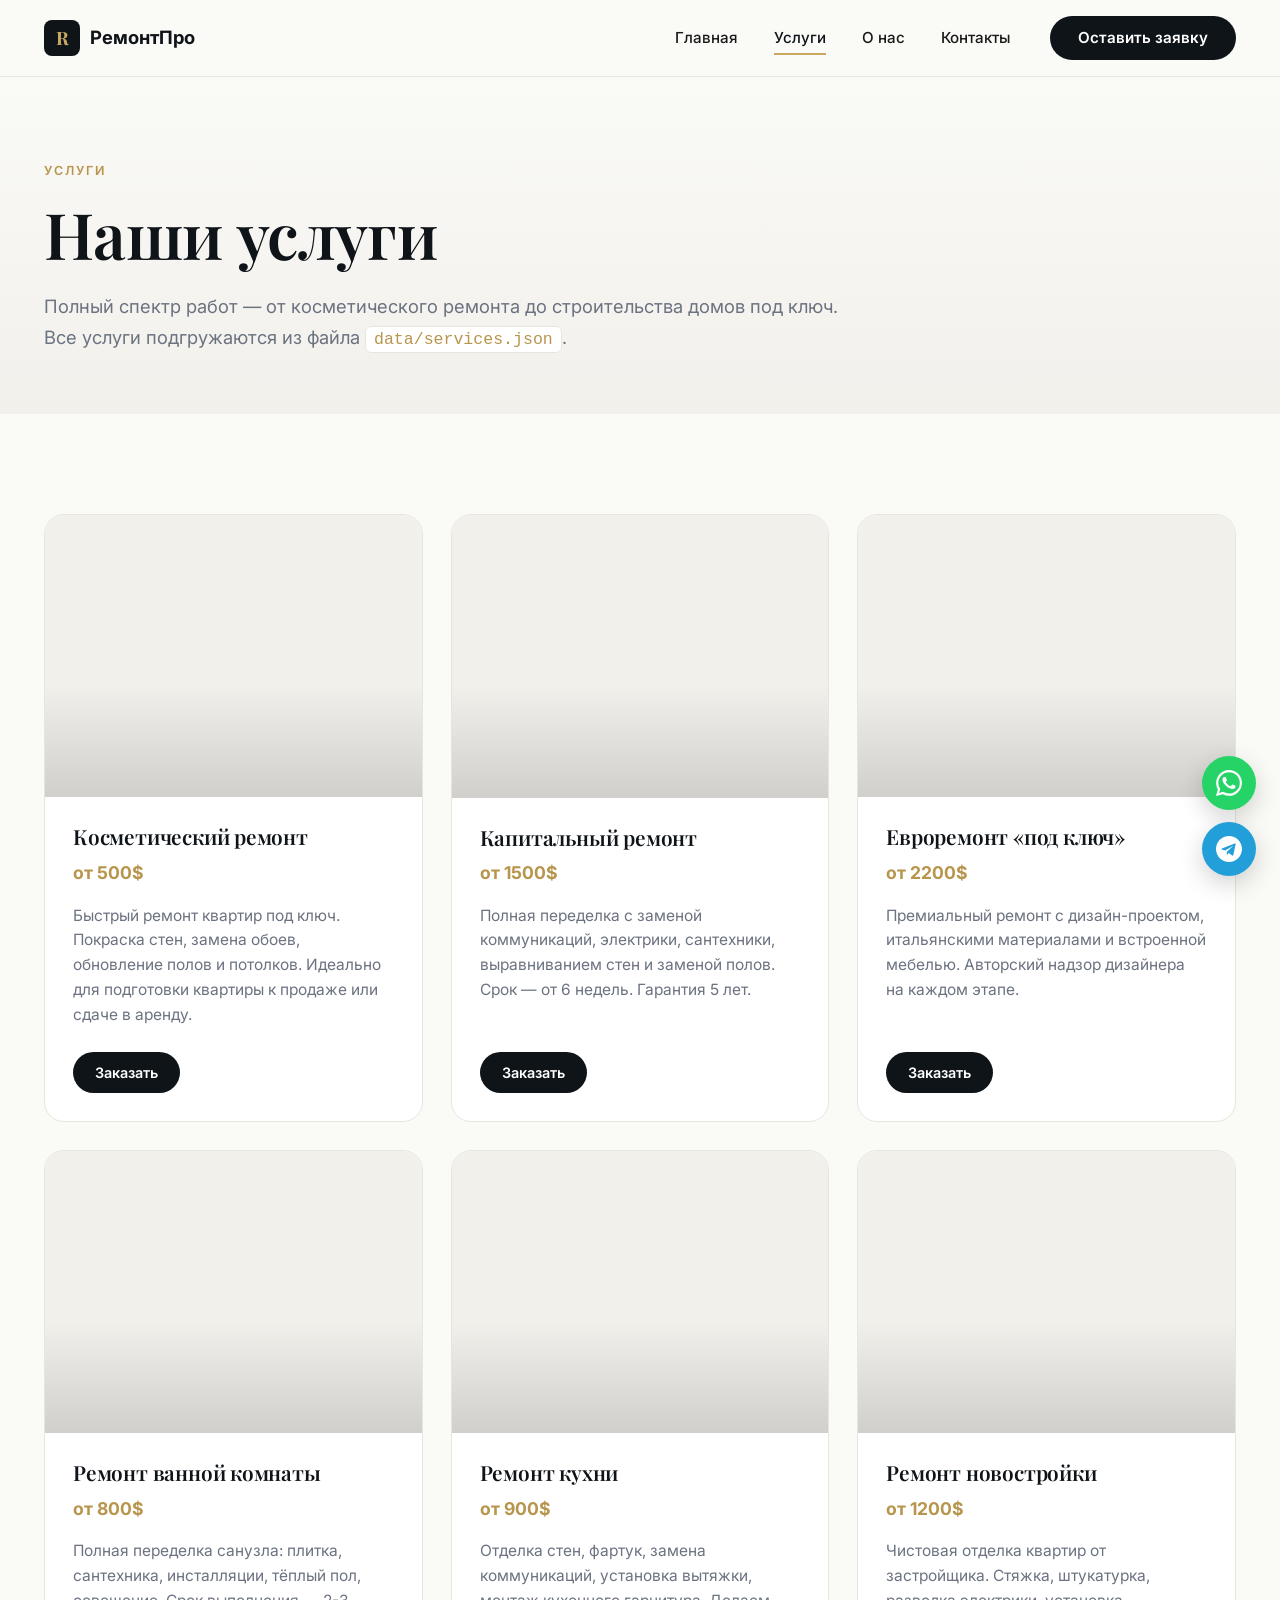
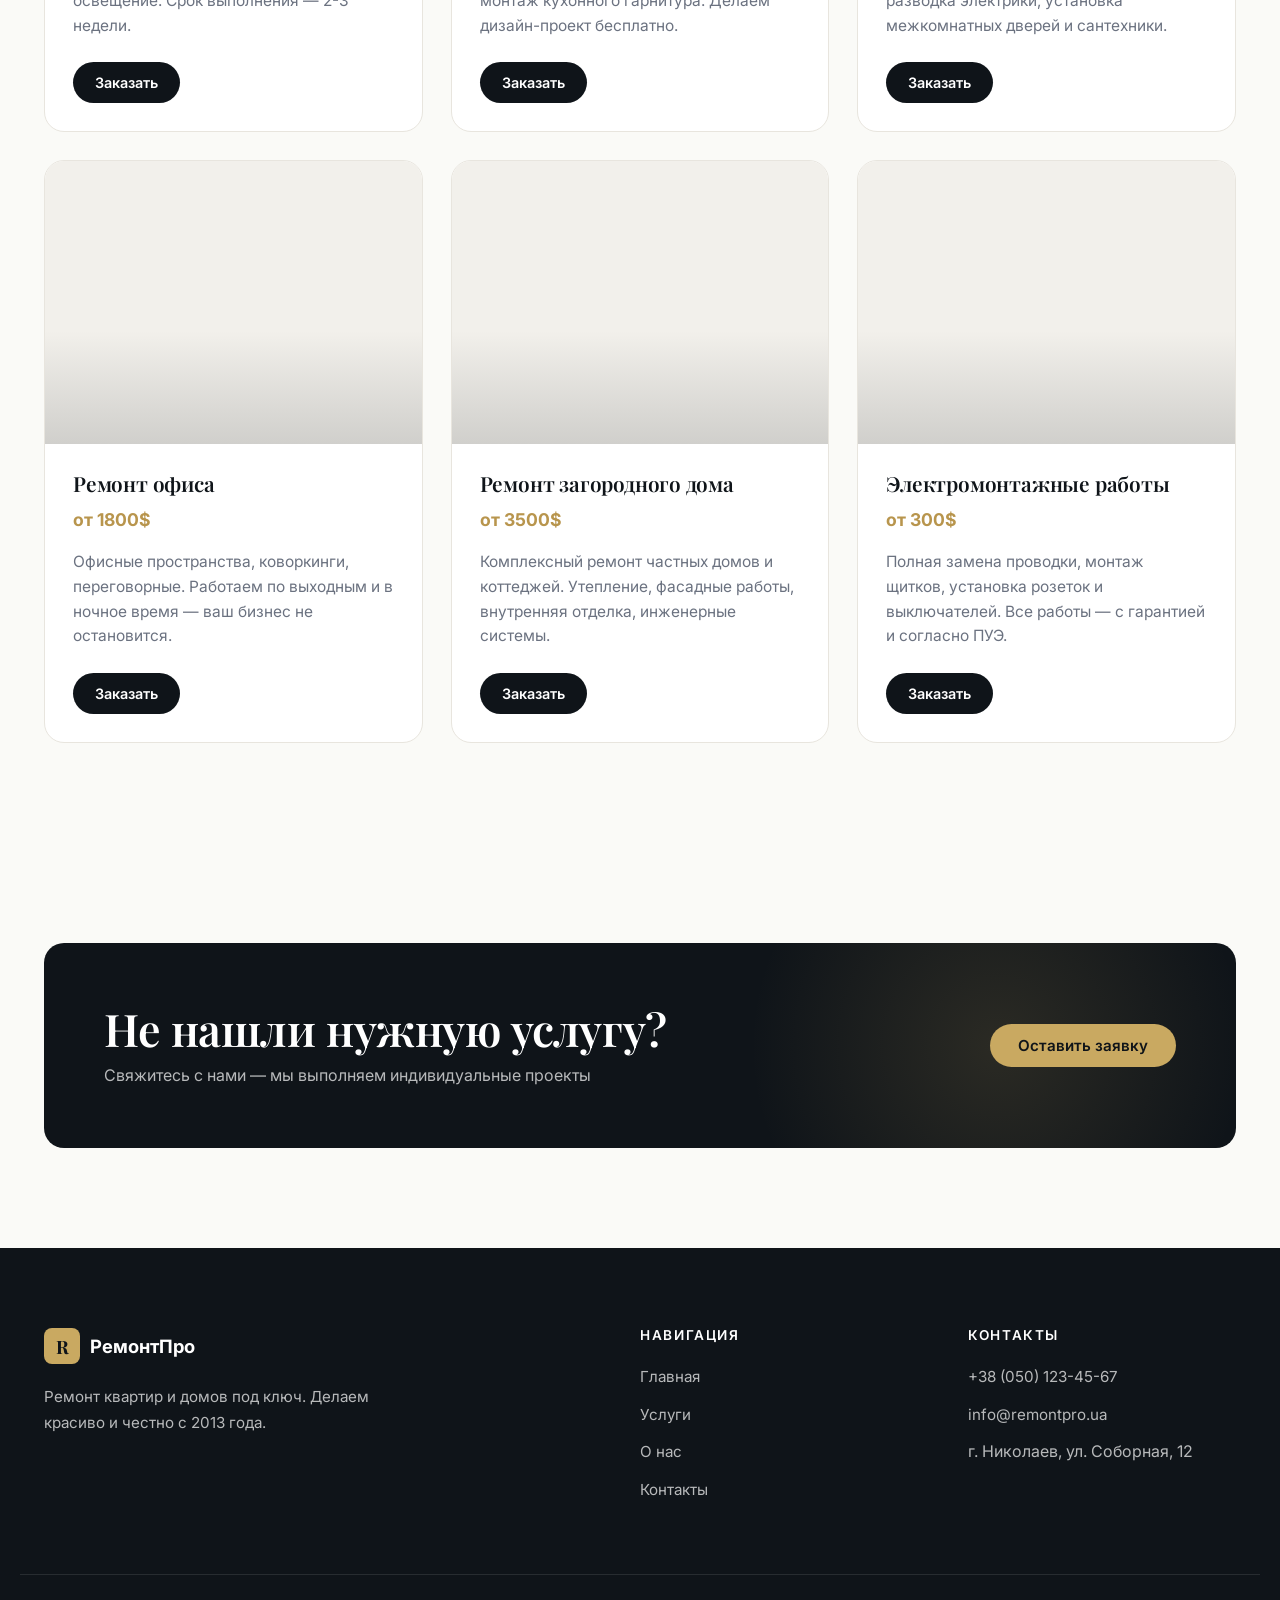
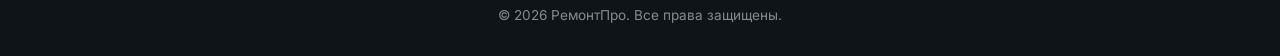
==== services.html @ 4f8b025e "clean" ====
<!DOCTYPE html>
<html lang="ru">
<head>
    <meta charset="UTF-8">
    <meta name="viewport" content="width=device-width, initial-scale=1.0">
    <meta name="description" content="Все услуги ремонта квартир и домов. Косметический, капитальный, евроремонт. Прозрачные цены и гарантия 5 лет.">
    <title>Услуги — РемонтПро</title>

    <link rel="preconnect" href="https://fonts.googleapis.com">
    <link rel="preconnect" href="https://fonts.gstatic.com" crossorigin>
    <link href="https://fonts.googleapis.com/css2?family=Inter:wght@300;400;500;600;700&family=Playfair+Display:wght@500;700&display=swap" rel="stylesheet">

    <link rel="stylesheet" href="css/style.css">
</head>
<body>

    <header class="header" id="header">
        <div class="container header__inner">
            <a href="index.html" class="logo">
                <span class="logo__mark">R</span>
                <span class="logo__text">РемонтПро</span>
            </a>
            <nav class="nav" id="nav">
                <ul class="nav__list">
                    <li><a href="index.html" class="nav__link">Главная</a></li>
                    <li><a href="services.html" class="nav__link active">Услуги</a></li>
                    <li><a href="about.html" class="nav__link">О нас</a></li>
                    <li><a href="contacts.html" class="nav__link">Контакты</a></li>
                </ul>
                <a href="contacts.html" class="btn btn--primary nav__cta">Оставить заявку</a>
            </nav>
            <button class="burger" id="burger" aria-label="Открыть меню">
                <span></span><span></span><span></span>
            </button>
        </div>
    </header>

    <main>
        <!-- ===== PAGE HEADER ===== -->
        <section class="page-hero">
            <div class="container">
                <div class="page-hero__inner reveal">
                    <span class="eyebrow">Услуги</span>
                    <h1>Наши услуги</h1>
                    <p>Полный спектр работ — от косметического ремонта до строительства домов под ключ. Все услуги подгружаются из файла <code>data/services.json</code>.</p>
                </div>
            </div>
        </section>

        <!-- ===== SERVICES ===== -->
        <section class="section services-page">
            <div class="container">
                <!-- Сюда подгружаются все услуги -->
                <div class="services-grid services-grid--full" id="allServices"></div>
            </div>
        </section>

        <!-- ===== CTA ===== -->
        <section class="section cta-block">
            <div class="container">
                <div class="cta-card reveal">
                    <div>
                        <h2>Не нашли нужную услугу?</h2>
                        <p>Свяжитесь с нами — мы выполняем индивидуальные проекты</p>
                    </div>
                    <a href="contacts.html" class="btn btn--primary">Оставить заявку</a>
                </div>
            </div>
        </section>
    </main>

    <footer class="footer">
        <div class="container footer__inner">
            <div class="footer__col">
                <a href="index.html" class="logo logo--light">
                    <span class="logo__mark">R</span>
                    <span class="logo__text">РемонтПро</span>
                </a>
                <p>Ремонт квартир и домов под ключ. Делаем красиво и честно с 2013 года.</p>
            </div>
            <div class="footer__col">
                <h4>Навигация</h4>
                <ul>
                    <li><a href="index.html">Главная</a></li>
                    <li><a href="services.html">Услуги</a></li>
                    <li><a href="about.html">О нас</a></li>
                    <li><a href="contacts.html">Контакты</a></li>
                </ul>
            </div>
            <div class="footer__col">
                <h4>Контакты</h4>
                <ul>
                    <li><a href="tel:+380501234567">+38 (050) 123-45-67</a></li>
                    <li><a href="mailto:info@remontpro.ua">info@remontpro.ua</a></li>
                    <li>г. Николаев, ул. Соборная, 12</li>
                </ul>
            </div>
        </div>
        <div class="footer__bottom container">
            <p>© 2026 РемонтПро. Все права защищены.</p>
        </div>
    </footer>

    <div class="floating">
        <a href="https://wa.me/380501234567" target="_blank" rel="noopener" class="floating__btn floating__btn--wa" aria-label="WhatsApp">
            <svg viewBox="0 0 24 24" fill="currentColor"><path d="M20.52 3.48A11.93 11.93 0 0 0 12.05 0C5.5 0 .15 5.34.15 11.9c0 2.1.55 4.14 1.6 5.95L0 24l6.32-1.66a11.86 11.86 0 0 0 5.72 1.46h.01c6.55 0 11.9-5.34 11.9-11.9 0-3.18-1.24-6.17-3.43-8.42zM12.05 21.78h-.01a9.86 9.86 0 0 1-5.04-1.38l-.36-.22-3.75.98 1-3.65-.23-.37a9.85 9.85 0 0 1-1.51-5.24c0-5.45 4.43-9.88 9.9-9.88 2.64 0 5.13 1.03 7 2.9a9.83 9.83 0 0 1 2.9 7c0 5.45-4.44 9.88-9.9 9.88zm5.42-7.4c-.3-.15-1.76-.87-2.03-.97-.27-.1-.47-.15-.67.15-.2.3-.77.97-.94 1.17-.17.2-.34.22-.64.07-.3-.15-1.26-.46-2.4-1.48-.89-.79-1.49-1.77-1.66-2.07-.17-.3-.02-.46.13-.61.13-.14.3-.36.45-.54.15-.18.2-.3.3-.5.1-.2.05-.37-.02-.52-.07-.15-.67-1.6-.92-2.2-.24-.58-.49-.5-.67-.5l-.57-.01c-.2 0-.52.07-.79.37-.27.3-1.03 1-1.03 2.45s1.06 2.85 1.2 3.05c.15.2 2.09 3.2 5.07 4.49.71.3 1.26.49 1.69.62.71.23 1.36.2 1.87.12.57-.08 1.76-.72 2-1.41.25-.7.25-1.29.17-1.41-.07-.12-.27-.2-.57-.35z"/></svg>
        </a>
        <a href="https://t.me/remontpro" target="_blank" rel="noopener" class="floating__btn floating__btn--tg" aria-label="Telegram">
            <svg viewBox="0 0 24 24" fill="currentColor"><path d="M12 0C5.37 0 0 5.37 0 12s5.37 12 12 12 12-5.37 12-12S18.63 0 12 0zm5.94 8.2-1.97 9.28c-.15.66-.54.82-1.08.51l-3-2.21-1.45 1.39c-.16.16-.29.29-.6.29l.21-3.02 5.5-4.97c.24-.21-.05-.33-.37-.12L8.4 13.42 5.4 12.5c-.65-.2-.66-.65.14-.96l11.74-4.52c.54-.2 1.02.12.84.96z"/></svg>
        </a>
    </div>

    <div class="toast" id="toast"></div>

    <!-- ===== ORDER MODAL ===== -->
    <div class="modal" id="orderModal">
        <div class="modal__overlay" data-close></div>
        <div class="modal__content">
            <button class="modal__close" data-close aria-label="Закрыть">×</button>
            <h3 class="modal__title">Заказать услугу</h3>
            <p class="modal__subtitle" id="modalServiceName">—</p>

            <form class="form" id="orderForm" novalidate>
                <div class="form__field">
                    <label for="modalName">Имя</label>
                    <input type="text" id="modalName" name="name" placeholder="Ваше имя" required>
                    <span class="form__error" data-error-for="modalName"></span>
                </div>
                <div class="form__field">
                    <label for="modalPhone">Телефон</label>
                    <input type="tel" id="modalPhone" name="phone" placeholder="+38 (___) ___-__-__" required>
                    <span class="form__error" data-error-for="modalPhone"></span>
                </div>
                <div class="form__field">
                    <label for="modalComment">Комментарий</label>
                    <textarea id="modalComment" name="comment" rows="3" placeholder="Уточните детали"></textarea>
                </div>
                <input type="hidden" id="modalService" name="service" value="">
                <button type="submit" class="btn btn--primary btn--full">Отправить заявку</button>
            </form>
        </div>
    </div>

    <script src="js/app.js"></script>
</body>
</html>
---- css/style.css ----
/* =====================================================
   РемонтПро — Главный файл стилей
   ===================================================== */

/* ----- CSS Reset / Base ----- */
*, *::before, *::after {
    box-sizing: border-box;
    margin: 0;
    padding: 0;
}

html {
    scroll-behavior: smooth;
    -webkit-text-size-adjust: 100%;
}

img {
    max-width: 100%;
    display: block;
}

a {
    text-decoration: none;
    color: inherit;
}

button {
    border: none;
    background: none;
    cursor: pointer;
    font-family: inherit;
}

ul {
    list-style: none;
}

/* ----- CSS Variables (Theme) ----- */
:root {
    /* Colors */
    --color-bg: #FAFAF7;
    --color-bg-alt: #F2F0EB;
    --color-dark: #0F1419;
    --color-dark-soft: #1C2127;
    --color-text: #1A1A1A;
    --color-text-soft: #6B7280;
    --color-text-light: #9CA3AF;
    --color-accent: #C9A961;
    --color-accent-dark: #B8954D;
    --color-line: #E8E5DE;
    --color-white: #FFFFFF;
    --color-success: #16A34A;
    --color-error: #DC2626;

    /* Typography */
    --font-body: 'Inter', -apple-system, BlinkMacSystemFont, sans-serif;
    --font-display: 'Playfair Display', 'Inter', serif;

    /* Spacing */
    --container: 1240px;
    --gutter: 24px;
    --radius: 12px;
    --radius-lg: 20px;

    /* Transitions */
    --ease: cubic-bezier(0.22, 1, 0.36, 1);
    --t-fast: 0.2s;
    --t-base: 0.4s;
    --t-slow: 0.7s;

    /* Shadows */
    --shadow-sm: 0 2px 8px rgba(15, 20, 25, 0.04);
    --shadow-md: 0 8px 30px rgba(15, 20, 25, 0.08);
    --shadow-lg: 0 24px 60px rgba(15, 20, 25, 0.12);
}

/* ----- Body ----- */
body {
    font-family: var(--font-body);
    font-size: 16px;
    line-height: 1.6;
    color: var(--color-text);
    background: var(--color-bg);
    overflow-x: hidden;
    -webkit-font-smoothing: antialiased;
    -moz-osx-font-smoothing: grayscale;
}

body.menu-open {
    overflow: hidden;
}

/* ----- Container ----- */
.container {
    width: 100%;
    max-width: var(--container);
    margin: 0 auto;
    padding: 0 var(--gutter);
}

/* ----- Typography ----- */
h1, h2, h3, h4 {
    font-family: var(--font-display);
    font-weight: 600;
    line-height: 1.15;
    color: var(--color-dark);
    letter-spacing: -0.01em;
}

h1 { font-size: clamp(2.4rem, 5vw, 4rem); }
h2 { font-size: clamp(1.8rem, 3.5vw, 2.8rem); }
h3 { font-size: 1.35rem; }
h4 { font-size: 1.1rem; }

.eyebrow {
    display: inline-block;
    font-family: var(--font-body);
    font-size: 0.78rem;
    font-weight: 600;
    letter-spacing: 0.16em;
    text-transform: uppercase;
    color: var(--color-accent-dark);
    margin-bottom: 16px;
}

.accent {
    color: var(--color-accent-dark);
    font-style: italic;
}

.lead {
    font-size: 1.1rem;
    color: var(--color-text-soft);
    line-height: 1.7;
    max-width: 580px;
}

.link-arrow {
    display: inline-block;
    margin-top: 24px;
    font-weight: 600;
    color: var(--color-dark);
    border-bottom: 2px solid var(--color-accent);
    padding-bottom: 4px;
    transition: color var(--t-fast) var(--ease), transform var(--t-fast) var(--ease);
}

.link-arrow:hover {
    color: var(--color-accent-dark);
    transform: translateX(4px);
}

/* ----- Sections ----- */
.section {
    padding: 100px 0;
}

.section__head {
    text-align: center;
    max-width: 720px;
    margin: 0 auto 64px;
}

.section__title {
    margin-bottom: 12px;
}

.section__sub {
    color: var(--color-text-soft);
    font-size: 1.05rem;
}

.section__cta {
    text-align: center;
    margin-top: 48px;
}

/* =====================================================
   HEADER
   ===================================================== */
.header {
    position: sticky;
    top: 0;
    z-index: 100;
    background: rgba(250, 250, 247, 0.85);
    backdrop-filter: saturate(180%) blur(14px);
    -webkit-backdrop-filter: saturate(180%) blur(14px);
    border-bottom: 1px solid var(--color-line);
    transition: box-shadow var(--t-base) var(--ease);
}

.header.is-scrolled {
    box-shadow: var(--shadow-sm);
}

.header__inner {
    display: flex;
    align-items: center;
    justify-content: space-between;
    height: 76px;
    gap: 32px;
}

/* Logo */
.logo {
    display: inline-flex;
    align-items: center;
    gap: 10px;
    font-weight: 700;
    font-size: 1.15rem;
    color: var(--color-dark);
}

.logo__mark {
    display: inline-flex;
    align-items: center;
    justify-content: center;
    width: 36px;
    height: 36px;
    background: var(--color-dark);
    color: var(--color-accent);
    border-radius: 8px;
    font-family: var(--font-display);
    font-weight: 700;
    font-size: 1.15rem;
}

.logo--light { color: var(--color-white); }
.logo--light .logo__mark {
    background: var(--color-accent);
    color: var(--color-dark);
}

/* Navigation */
.nav {
    display: flex;
    align-items: center;
    gap: 40px;
    flex: 1;
    justify-content: flex-end;
}

.nav__list {
    display: flex;
    gap: 36px;
}

.nav__link {
    position: relative;
    font-weight: 500;
    font-size: 0.95rem;
    color: var(--color-text);
    transition: color var(--t-fast) var(--ease);
    padding: 8px 0;
}

.nav__link::after {
    content: '';
    position: absolute;
    bottom: 0;
    left: 0;
    width: 100%;
    height: 2px;
    background: var(--color-accent);
    transform: scaleX(0);
    transform-origin: right;
    transition: transform var(--t-base) var(--ease);
}

.nav__link:hover::after,
.nav__link.active::after {
    transform: scaleX(1);
    transform-origin: left;
}

.nav__link.active {
    color: var(--color-dark);
}

/* Burger */
.burger {
    display: none;
    flex-direction: column;
    justify-content: space-between;
    width: 28px;
    height: 22px;
    z-index: 110;
}

.burger span {
    width: 100%;
    height: 2px;
    background: var(--color-dark);
    border-radius: 2px;
    transition: transform var(--t-base) var(--ease), opacity var(--t-fast) var(--ease);
}

.burger.is-active span:nth-child(1) { transform: translateY(10px) rotate(45deg); }
.burger.is-active span:nth-child(2) { opacity: 0; }
.burger.is-active span:nth-child(3) { transform: translateY(-10px) rotate(-45deg); }

/* =====================================================
   BUTTONS
   ===================================================== */
.btn {
    display: inline-flex;
    align-items: center;
    justify-content: center;
    gap: 8px;
    padding: 14px 28px;
    border-radius: 999px;
    font-weight: 600;
    font-size: 0.95rem;
    line-height: 1;
    text-align: center;
    transition: transform var(--t-fast) var(--ease),
                background var(--t-fast) var(--ease),
                color var(--t-fast) var(--ease),
                box-shadow var(--t-fast) var(--ease);
    white-space: nowrap;
}

.btn--primary {
    background: var(--color-dark);
    color: var(--color-white);
}

.btn--primary:hover {
    background: var(--color-accent-dark);
    transform: translateY(-2px);
    box-shadow: 0 10px 24px rgba(184, 149, 77, 0.3);
}

.btn--ghost {
    background: transparent;
    color: var(--color-dark);
    border: 1.5px solid var(--color-dark);
}

.btn--ghost:hover {
    background: var(--color-dark);
    color: var(--color-white);
    transform: translateY(-2px);
}

.btn--full {
    width: 100%;
}

/* =====================================================
   HERO
   ===================================================== */
.hero {
    position: relative;
    padding: 80px 0 100px;
    overflow: hidden;
    background: linear-gradient(180deg, var(--color-bg) 0%, var(--color-bg-alt) 100%);
}

.hero__bg {
    position: absolute;
    inset: 0;
    background: radial-gradient(circle at 80% 20%, rgba(201, 169, 97, 0.12) 0%, transparent 50%),
                radial-gradient(circle at 20% 80%, rgba(15, 20, 25, 0.05) 0%, transparent 50%);
    pointer-events: none;
}

.hero__inner {
    position: relative;
    z-index: 1;
}

.hero__content {
    max-width: 760px;
}

.hero__badge {
    display: inline-block;
    padding: 8px 16px;
    background: var(--color-white);
    border: 1px solid var(--color-line);
    border-radius: 999px;
    font-size: 0.85rem;
    font-weight: 500;
    color: var(--color-text-soft);
    margin-bottom: 28px;
}

.hero__title {
    margin-bottom: 24px;
    font-size: clamp(2.6rem, 6vw, 5rem);
}

.hero__text {
    font-size: 1.15rem;
    color: var(--color-text-soft);
    line-height: 1.7;
    max-width: 560px;
    margin-bottom: 40px;
}

.hero__actions {
    display: flex;
    gap: 16px;
    flex-wrap: wrap;
    margin-bottom: 80px;
}

.hero__stats {
    display: grid;
    grid-template-columns: repeat(3, minmax(0, 1fr));
    gap: 32px;
    max-width: 640px;
    padding-top: 40px;
    border-top: 1px solid var(--color-line);
}

.hero__stat-num {
    display: block;
    font-family: var(--font-display);
    font-size: clamp(2rem, 4vw, 2.8rem);
    font-weight: 700;
    color: var(--color-dark);
    line-height: 1;
    margin-bottom: 8px;
}

.hero__stat-label {
    font-size: 0.88rem;
    color: var(--color-text-soft);
    line-height: 1.4;
}

/* =====================================================
   ABOUT SHORT
   ===================================================== */
.about-short__grid {
    display: grid;
    grid-template-columns: 1fr 1fr;
    gap: 80px;
    align-items: center;
}

.about-short__text { padding-right: 20px; }

/* Decorative image cards (placeholders with CSS art) */
.image-card {
    width: 100%;
    aspect-ratio: 4 / 5;
    border-radius: var(--radius-lg);
    position: relative;
    overflow: hidden;
    background-color: var(--color-bg-alt);
    box-shadow: var(--shadow-md);
}

.image-card--1 {
    background-image: linear-gradient(135deg, #2C3E50 0%, #4A6278 100%),
                      radial-gradient(circle at 30% 30%, rgba(201,169,97,0.4), transparent 50%);
    background-blend-mode: overlay;
}

.image-card--1::after {
    content: '';
    position: absolute;
    inset: 16px;
    border: 1px solid rgba(255,255,255,0.2);
    border-radius: calc(var(--radius-lg) - 8px);
}

.image-card--2 {
    background: linear-gradient(160deg, #D4B98C 0%, #8B6F47 100%);
    aspect-ratio: 1 / 1;
}

.image-card--2::after {
    content: '';
    position: absolute;
    inset: 16px;
    border: 1px solid rgba(255,255,255,0.3);
    border-radius: calc(var(--radius-lg) - 8px);
}

/* =====================================================
   ADVANTAGES
   ===================================================== */
.advantages {
    background: var(--color-white);
}

.advantages__grid {
    display: grid;
    grid-template-columns: repeat(3, 1fr);
    gap: 24px;
}

.advantage {
    padding: 36px 28px;
    background: var(--color-bg);
    border: 1px solid var(--color-line);
    border-radius: var(--radius);
    transition: transform var(--t-base) var(--ease),
                box-shadow var(--t-base) var(--ease),
                border-color var(--t-base) var(--ease);
}

.advantage:hover {
    transform: translateY(-6px);
    box-shadow: var(--shadow-md);
    border-color: var(--color-accent);
}

.advantage__icon {
    width: 56px;
    height: 56px;
    border-radius: 14px;
    background: var(--color-dark);
    color: var(--color-accent);
    display: inline-flex;
    align-items: center;
    justify-content: center;
    margin-bottom: 24px;
}

.advantage__icon svg {
    width: 28px;
    height: 28px;
}

.advantage h3 {
    margin-bottom: 12px;
    font-size: 1.25rem;
}

.advantage p {
    color: var(--color-text-soft);
    font-size: 0.97rem;
}

/* =====================================================
   SERVICES GRID
   ===================================================== */
.services-grid {
    display: grid;
    grid-template-columns: repeat(3, 1fr);
    gap: 28px;
}

.services-grid--full {
    grid-template-columns: repeat(auto-fill, minmax(320px, 1fr));
}

.service-card {
    background: var(--color-white);
    border-radius: var(--radius-lg);
    overflow: hidden;
    border: 1px solid var(--color-line);
    transition: transform var(--t-base) var(--ease),
                box-shadow var(--t-base) var(--ease);
    display: flex;
    flex-direction: column;
}

.service-card:hover {
    transform: translateY(-8px);
    box-shadow: var(--shadow-lg);
}

.service-card__image {
    width: 100%;
    aspect-ratio: 4 / 3;
    background-color: var(--color-bg-alt);
    background-size: cover;
    background-position: center;
    position: relative;
    overflow: hidden;
}

.service-card__image::after {
    content: '';
    position: absolute;
    inset: 0;
    background: linear-gradient(180deg, transparent 60%, rgba(15,20,25,0.15) 100%);
}

/* Fallback decorative bg when image fails or absent */
.service-card__image--fallback {
    background: linear-gradient(135deg, #2C3E50 0%, #4A6278 60%, #C9A961 100%);
}

.service-card__body {
    padding: 28px;
    flex: 1;
    display: flex;
    flex-direction: column;
}

.service-card__title {
    font-size: 1.3rem;
    margin-bottom: 10px;
}

.service-card__price {
    display: inline-block;
    color: var(--color-accent-dark);
    font-weight: 700;
    font-size: 1.1rem;
    margin-bottom: 16px;
}

.service-card__desc {
    color: var(--color-text-soft);
    font-size: 0.97rem;
    margin-bottom: 24px;
    flex: 1;
}

.service-card__btn {
    align-self: flex-start;
    padding: 12px 22px;
    border-radius: 999px;
    background: var(--color-dark);
    color: var(--color-white);
    font-weight: 600;
    font-size: 0.9rem;
    transition: background var(--t-fast) var(--ease),
                transform var(--t-fast) var(--ease);
}

.service-card__btn:hover {
    background: var(--color-accent-dark);
    transform: translateY(-2px);
}

/* Loader state */
.services-loading {
    grid-column: 1 / -1;
    text-align: center;
    padding: 60px 20px;
    color: var(--color-text-soft);
}

/* =====================================================
   TESTIMONIALS
   ===================================================== */
.testimonials {
    background: var(--color-bg-alt);
}

.testimonials__grid {
    display: grid;
    grid-template-columns: repeat(3, 1fr);
    gap: 24px;
}

.testimonial {
    background: var(--color-white);
    border-radius: var(--radius-lg);
    padding: 32px 28px;
    box-shadow: var(--shadow-sm);
    border: 1px solid var(--color-line);
    transition: transform var(--t-base) var(--ease),
                box-shadow var(--t-base) var(--ease);
}

.testimonial:hover {
    transform: translateY(-4px);
    box-shadow: var(--shadow-md);
}

.testimonial__stars {
    color: var(--color-accent);
    font-size: 1.1rem;
    letter-spacing: 4px;
    margin-bottom: 18px;
}

.testimonial__text {
    color: var(--color-text);
    line-height: 1.7;
    margin-bottom: 24px;
    font-size: 0.98rem;
}

.testimonial__author {
    display: flex;
    align-items: center;
    gap: 14px;
}

.testimonial__avatar {
    width: 48px;
    height: 48px;
    border-radius: 50%;
    background: linear-gradient(135deg, var(--color-accent) 0%, var(--color-accent-dark) 100%);
    color: var(--color-white);
    display: inline-flex;
    align-items: center;
    justify-content: center;
    font-weight: 700;
    font-size: 0.95rem;
}

.testimonial__author strong {
    display: block;
    color: var(--color-dark);
    font-size: 0.97rem;
}

.testimonial__author span {
    color: var(--color-text-soft);
    font-size: 0.85rem;
}

/* =====================================================
   CONTACT FORM SECTION
   ===================================================== */
.contact {
    background: var(--color-dark);
    color: var(--color-white);
}

.contact .section__title,
.contact h3 {
    color: var(--color-white);
}

.contact .lead {
    color: rgba(255, 255, 255, 0.7);
}

.contact .eyebrow {
    color: var(--color-accent);
}

.contact__grid {
    display: grid;
    grid-template-columns: 1fr 1.1fr;
    gap: 80px;
    align-items: start;
}

.contact__list {
    margin-top: 40px;
    display: grid;
    gap: 24px;
}

.contact__list li {
    display: flex;
    flex-direction: column;
    gap: 4px;
}

.contact__label {
    font-size: 0.85rem;
    color: var(--color-accent);
    text-transform: uppercase;
    letter-spacing: 0.1em;
    font-weight: 600;
}

.contact__list a {
    font-size: 1.1rem;
    color: var(--color-white);
    transition: color var(--t-fast) var(--ease);
}

.contact__list a:hover {
    color: var(--color-accent);
}

/* =====================================================
   FORM
   ===================================================== */
.form {
    background: var(--color-white);
    border-radius: var(--radius-lg);
    padding: 40px;
    box-shadow: var(--shadow-lg);
    color: var(--color-text);
}

.form__field {
    margin-bottom: 22px;
}

.form__field label {
    display: block;
    margin-bottom: 8px;
    font-size: 0.85rem;
    font-weight: 600;
    color: var(--color-text);
}

.form__field input,
.form__field textarea {
    width: 100%;
    padding: 14px 16px;
    border: 1.5px solid var(--color-line);
    border-radius: var(--radius);
    font-family: inherit;
    font-size: 1rem;
    background: var(--color-bg);
    color: var(--color-text);
    transition: border-color var(--t-fast) var(--ease),
                background var(--t-fast) var(--ease);
    resize: vertical;
}

.form__field input:focus,
.form__field textarea:focus {
    outline: none;
    border-color: var(--color-accent);
    background: var(--color-white);
}

.form__field.has-error input,
.form__field.has-error textarea {
    border-color: var(--color-error);
    background: #FEF2F2;
}

.form__error {
    display: block;
    min-height: 18px;
    margin-top: 6px;
    font-size: 0.82rem;
    color: var(--color-error);
}

.form__note {
    margin-top: 16px;
    font-size: 0.82rem;
    color: var(--color-text-light);
    text-align: center;
}

/* =====================================================
   FOOTER
   ===================================================== */
.footer {
    background: var(--color-dark);
    color: rgba(255, 255, 255, 0.7);
    padding-top: 80px;
}

.footer__inner {
    display: grid;
    grid-template-columns: 2fr 1fr 1fr;
    gap: 60px;
    padding-bottom: 60px;
    border-bottom: 1px solid rgba(255, 255, 255, 0.1);
}

.footer__col h4 {
    color: var(--color-white);
    font-family: var(--font-body);
    font-size: 0.85rem;
    text-transform: uppercase;
    letter-spacing: 0.12em;
    margin-bottom: 20px;
    font-weight: 600;
}

.footer__col p {
    margin-top: 20px;
    max-width: 380px;
    font-size: 0.95rem;
    line-height: 1.7;
}

.footer__col ul li {
    margin-bottom: 12px;
}

.footer__col ul a {
    transition: color var(--t-fast) var(--ease);
    font-size: 0.95rem;
}

.footer__col ul a:hover {
    color: var(--color-accent);
}

.footer__bottom {
    padding: 30px var(--gutter);
    font-size: 0.85rem;
    text-align: center;
    color: rgba(255, 255, 255, 0.5);
}

/* =====================================================
   PAGE HERO (services, about, contacts)
   ===================================================== */
.page-hero {
    padding: 80px 0 60px;
    background: linear-gradient(180deg, var(--color-bg) 0%, var(--color-bg-alt) 100%);
}

.page-hero__inner {
    max-width: 800px;
}

.page-hero__inner h1 {
    margin-bottom: 20px;
}

.page-hero__inner p {
    font-size: 1.15rem;
    color: var(--color-text-soft);
    line-height: 1.7;
}

.page-hero__inner code {
    font-family: 'SF Mono', Monaco, monospace;
    background: var(--color-white);
    padding: 3px 8px;
    border-radius: 6px;
    font-size: 0.9em;
    color: var(--color-accent-dark);
    border: 1px solid var(--color-line);
}

/* =====================================================
   CTA BLOCK
   ===================================================== */
.cta-card {
    background: var(--color-dark);
    color: var(--color-white);
    border-radius: var(--radius-lg);
    padding: 60px;
    display: flex;
    align-items: center;
    justify-content: space-between;
    gap: 40px;
    flex-wrap: wrap;
    position: relative;
    overflow: hidden;
}

.cta-card::before {
    content: '';
    position: absolute;
    top: -50%;
    right: -10%;
    width: 60%;
    height: 200%;
    background: radial-gradient(circle, rgba(201,169,97,0.15) 0%, transparent 60%);
    pointer-events: none;
}

.cta-card h2 {
    color: var(--color-white);
    margin-bottom: 8px;
}

.cta-card p {
    color: rgba(255, 255, 255, 0.7);
}

.cta-card .btn--primary {
    background: var(--color-accent);
    color: var(--color-dark);
    position: relative;
    z-index: 1;
}

.cta-card .btn--primary:hover {
    background: var(--color-white);
}

/* =====================================================
   ABOUT PAGE — STORY / NUMBERS / PROCESS / VALUES
   ===================================================== */
.story__grid {
    display: grid;
    grid-template-columns: 1fr 1.2fr;
    gap: 80px;
    align-items: center;
}

.numbers {
    background: var(--color-dark);
    color: var(--color-white);
}

.numbers__grid {
    display: grid;
    grid-template-columns: repeat(4, 1fr);
    gap: 24px;
    text-align: center;
}

.number-item {
    padding: 20px;
}

.number-item__num {
    display: block;
    font-family: var(--font-display);
    font-size: clamp(2.5rem, 5vw, 3.5rem);
    font-weight: 700;
    color: var(--color-accent);
    margin-bottom: 8px;
    line-height: 1;
}

.number-item__label {
    color: rgba(255, 255, 255, 0.7);
    font-size: 0.95rem;
}

.process__steps {
    display: grid;
    grid-template-columns: repeat(auto-fit, minmax(250px, 1fr));
    gap: 32px;
}

.process-step {
    padding: 32px 28px;
    background: var(--color-white);
    border-radius: var(--radius);
    border: 1px solid var(--color-line);
    transition: transform var(--t-base) var(--ease),
                box-shadow var(--t-base) var(--ease);
}

.process-step:hover {
    transform: translateY(-6px);
    box-shadow: var(--shadow-md);
}

.process-step__num {
    display: block;
    font-family: var(--font-display);
    font-size: 2.5rem;
    color: var(--color-accent);
    font-weight: 700;
    margin-bottom: 16px;
    line-height: 1;
}

.process-step h3 {
    margin-bottom: 12px;
}

.process-step p {
    color: var(--color-text-soft);
    font-size: 0.95rem;
}

.values {
    background: var(--color-bg-alt);
}

.values__grid {
    display: grid;
    grid-template-columns: repeat(2, 1fr);
    gap: 28px;
}

.value-item {
    background: var(--color-white);
    padding: 36px;
    border-radius: var(--radius);
    border-left: 4px solid var(--color-accent);
    transition: transform var(--t-base) var(--ease);
}

.value-item:hover {
    transform: translateX(8px);
}

.value-item h3 {
    margin-bottom: 12px;
}

.value-item p {
    color: var(--color-text-soft);
}

/* =====================================================
   CONTACT PAGE — CARDS
   ===================================================== */
.contact-cards__grid {
    display: grid;
    grid-template-columns: repeat(3, 1fr);
    gap: 24px;
}

.contact-card {
    background: var(--color-white);
    padding: 40px 32px;
    border-radius: var(--radius-lg);
    border: 1px solid var(--color-line);
    text-align: center;
    transition: transform var(--t-base) var(--ease),
                box-shadow var(--t-base) var(--ease);
}

.contact-card:hover {
    transform: translateY(-6px);
    box-shadow: var(--shadow-md);
}

.contact-card__icon {
    width: 60px;
    height: 60px;
    background: var(--color-dark);
    color: var(--color-accent);
    border-radius: 16px;
    display: inline-flex;
    align-items: center;
    justify-content: center;
    margin-bottom: 24px;
}

.contact-card__icon svg {
    width: 28px;
    height: 28px;
}

.contact-card h3 {
    margin-bottom: 8px;
}

.contact-card a {
    display: block;
    color: var(--color-dark);
    font-weight: 600;
    font-size: 1.1rem;
    margin-bottom: 6px;
    transition: color var(--t-fast) var(--ease);
}

.contact-card a:hover {
    color: var(--color-accent-dark);
}

.contact-card span {
    color: var(--color-text-soft);
    font-size: 0.9rem;
    line-height: 1.6;
}

/* Messengers */
.messengers {
    margin-top: 40px;
}

.messengers p {
    color: rgba(255, 255, 255, 0.7);
    margin-bottom: 16px;
    font-size: 0.95rem;
}

.messengers__list {
    display: flex;
    gap: 12px;
    flex-wrap: wrap;
}

.messenger-btn {
    padding: 12px 22px;
    background: rgba(255, 255, 255, 0.08);
    color: var(--color-white);
    border-radius: 999px;
    font-size: 0.92rem;
    font-weight: 500;
    border: 1px solid rgba(255, 255, 255, 0.15);
    transition: background var(--t-fast) var(--ease),
                transform var(--t-fast) var(--ease);
}

.messenger-btn:hover {
    background: rgba(255, 255, 255, 0.16);
    transform: translateY(-2px);
}

.messenger-btn--wa::before { content: '💬 '; }
.messenger-btn--tg::before { content: '✈ '; }

/* =====================================================
   FLOATING BUTTONS (WhatsApp / Telegram)
   ===================================================== */
.floating {
    position: fixed;
    bottom: 24px;
    right: 24px;
    z-index: 90;
    display: flex;
    flex-direction: column;
    gap: 12px;
}

.floating__btn {
    width: 54px;
    height: 54px;
    border-radius: 50%;
    display: inline-flex;
    align-items: center;
    justify-content: center;
    color: var(--color-white);
    box-shadow: 0 8px 24px rgba(0, 0, 0, 0.18);
    transition: transform var(--t-fast) var(--ease),
                box-shadow var(--t-fast) var(--ease);
}

.floating__btn svg {
    width: 26px;
    height: 26px;
}

.floating__btn:hover {
    transform: translateY(-4px) scale(1.06);
    box-shadow: 0 12px 30px rgba(0, 0, 0, 0.25);
}

.floating__btn--wa { background: #25D366; }
.floating__btn--tg { background: #229ED9; }

/* =====================================================
   TOAST NOTIFICATIONS
   ===================================================== */
.toast {
    position: fixed;
    bottom: 32px;
    left: 50%;
    transform: translateX(-50%) translateY(140%);
    z-index: 200;
    min-width: 280px;
    max-width: 420px;
    background: var(--color-dark);
    color: var(--color-white);
    padding: 16px 24px;
    border-radius: var(--radius);
    box-shadow: var(--shadow-lg);
    font-size: 0.95rem;
    text-align: center;
    transition: transform var(--t-base) var(--ease), opacity var(--t-base) var(--ease);
    opacity: 0;
    pointer-events: none;
}

.toast.is-visible {
    transform: translateX(-50%) translateY(0);
    opacity: 1;
}

.toast--success {
    background: var(--color-success);
}

.toast--error {
    background: var(--color-error);
}

/* =====================================================
   MODAL
   ===================================================== */
.modal {
    position: fixed;
    inset: 0;
    z-index: 150;
    display: none;
    align-items: center;
    justify-content: center;
    padding: 24px;
}

.modal.is-open {
    display: flex;
    animation: fadeIn var(--t-base) var(--ease);
}

.modal__overlay {
    position: absolute;
    inset: 0;
    background: rgba(15, 20, 25, 0.7);
    backdrop-filter: blur(6px);
}

.modal__content {
    position: relative;
    width: 100%;
    max-width: 480px;
    background: var(--color-white);
    border-radius: var(--radius-lg);
    padding: 40px;
    box-shadow: var(--shadow-lg);
    animation: slideUp var(--t-slow) var(--ease);
}

.modal__close {
    position: absolute;
    top: 16px;
    right: 16px;
    width: 36px;
    height: 36px;
    border-radius: 50%;
    background: var(--color-bg-alt);
    color: var(--color-dark);
    font-size: 1.4rem;
    line-height: 1;
    transition: background var(--t-fast) var(--ease);
}

.modal__close:hover {
    background: var(--color-line);
}

.modal__title {
    margin-bottom: 4px;
    font-size: 1.5rem;
}

.modal__subtitle {
    color: var(--color-accent-dark);
    font-weight: 600;
    margin-bottom: 24px;
}

@keyframes fadeIn {
    from { opacity: 0; }
    to { opacity: 1; }
}

@keyframes slideUp {
    from { transform: translateY(40px); opacity: 0; }
    to { transform: translateY(0); opacity: 1; }
}

/* =====================================================
   REVEAL ON SCROLL ANIMATION
   ===================================================== */
.reveal {
    opacity: 0;
    transform: translateY(40px);
    transition: opacity 0.8s var(--ease), transform 0.8s var(--ease);
}

.reveal.is-visible {
    opacity: 1;
    transform: translateY(0);
}

/* =====================================================
   RESPONSIVE — TABLET (≤ 992px)
   ===================================================== */
@media (max-width: 992px) {
    .section { padding: 80px 0; }

    /* Burger menu */
    .burger { display: flex; }

    .nav {
        position: fixed;
        top: 0;
        right: 0;
        width: 100%;
        height: 100vh;
        background: var(--color-bg);
        flex-direction: column;
        align-items: center;
        justify-content: center;
        gap: 40px;
        transform: translateX(100%);
        transition: transform var(--t-base) var(--ease);
        padding: 80px 32px 32px;
    }

    .nav.is-open {
        transform: translateX(0);
    }

    .nav__list {
        flex-direction: column;
        gap: 24px;
        text-align: center;
    }

    .nav__link {
        font-size: 1.4rem;
    }

    .nav__cta {
        margin-top: 16px;
    }

    /* Grids */
    .about-short__grid,
    .story__grid {
        grid-template-columns: 1fr;
        gap: 48px;
    }

    .about-short__image,
    .story__image {
        max-width: 480px;
        margin: 0 auto;
    }

    .advantages__grid {
        grid-template-columns: repeat(2, 1fr);
    }

    .services-grid {
        grid-template-columns: repeat(2, 1fr);
    }

    .testimonials__grid {
        grid-template-columns: 1fr;
    }

    .contact__grid {
        grid-template-columns: 1fr;
        gap: 40px;
    }

    .numbers__grid {
        grid-template-columns: repeat(2, 1fr);
    }

    .footer__inner {
        grid-template-columns: 1fr 1fr;
        gap: 40px;
    }

    .footer__col:first-child {
        grid-column: 1 / -1;
    }

    .contact-cards__grid {
        grid-template-columns: 1fr;
    }
}

/* =====================================================
   RESPONSIVE — MOBILE (≤ 640px)
   ===================================================== */
@media (max-width: 640px) {
    :root { --gutter: 18px; }

    .section { padding: 64px 0; }
    .section__head { margin-bottom: 40px; }

    .hero {
        padding: 60px 0 80px;
    }

    .hero__actions {
        flex-direction: column;
        margin-bottom: 56px;
    }

    .hero__actions .btn {
        width: 100%;
    }

    .hero__stats {
        grid-template-columns: 1fr;
        gap: 20px;
        padding-top: 32px;
    }

    .hero__stat {
        display: flex;
        align-items: baseline;
        gap: 16px;
    }

    .hero__stat-num {
        font-size: 2rem;
        margin-bottom: 0;
        min-width: 80px;
    }

    .advantages__grid,
    .services-grid,
    .values__grid {
        grid-template-columns: 1fr;
    }

    .form {
        padding: 28px 24px;
    }

    .footer__inner {
        grid-template-columns: 1fr;
        text-align: left;
        padding-bottom: 40px;
        gap: 32px;
    }

    .cta-card {
        padding: 36px 28px;
        flex-direction: column;
        align-items: flex-start;
        text-align: left;
    }

    .floating {
        bottom: 16px;
        right: 16px;
    }

    .floating__btn {
        width: 48px;
        height: 48px;
    }

    .modal__content {
        padding: 28px 22px;
    }
}

/* Reduced motion preferences */
@media (prefers-reduced-motion: reduce) {
    *, *::before, *::after {
        animation-duration: 0.01ms !important;
        transition-duration: 0.01ms !important;
    }

    .reveal {
        opacity: 1;
        transform: none;
    }
}
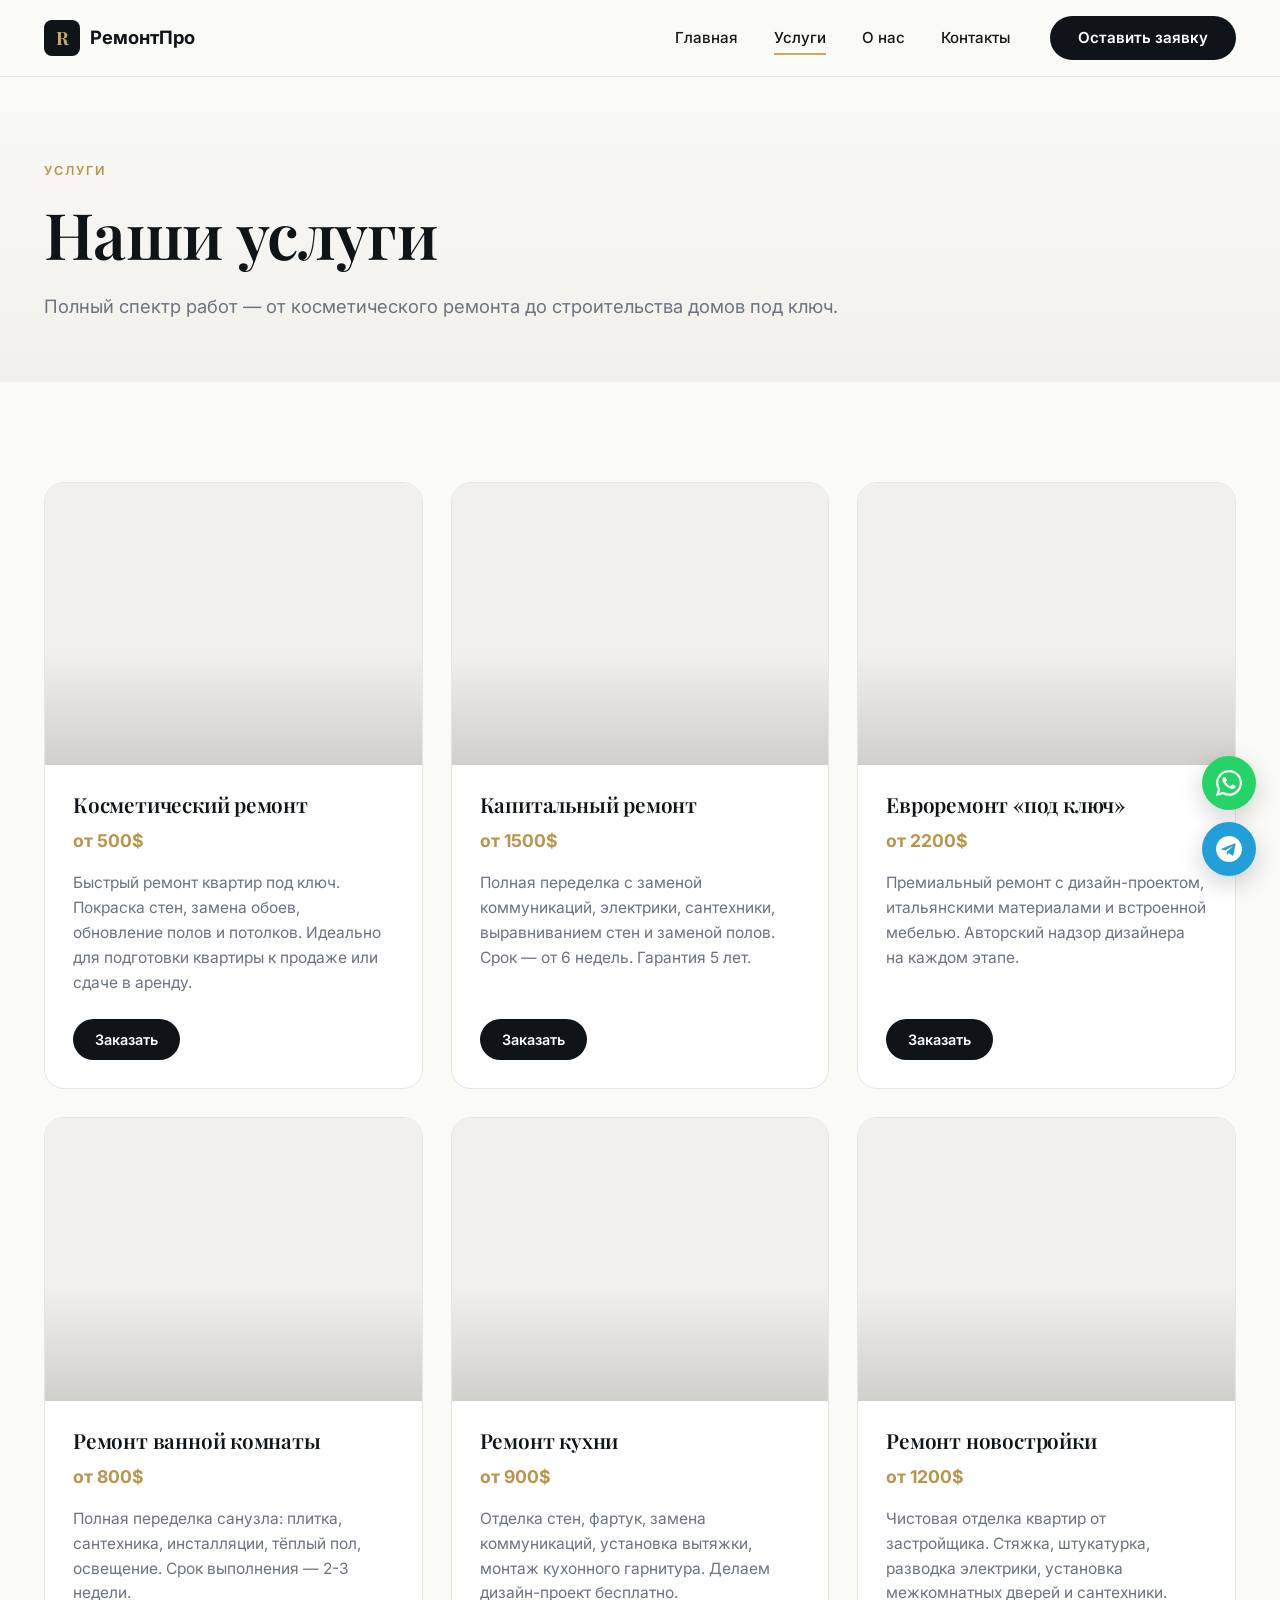
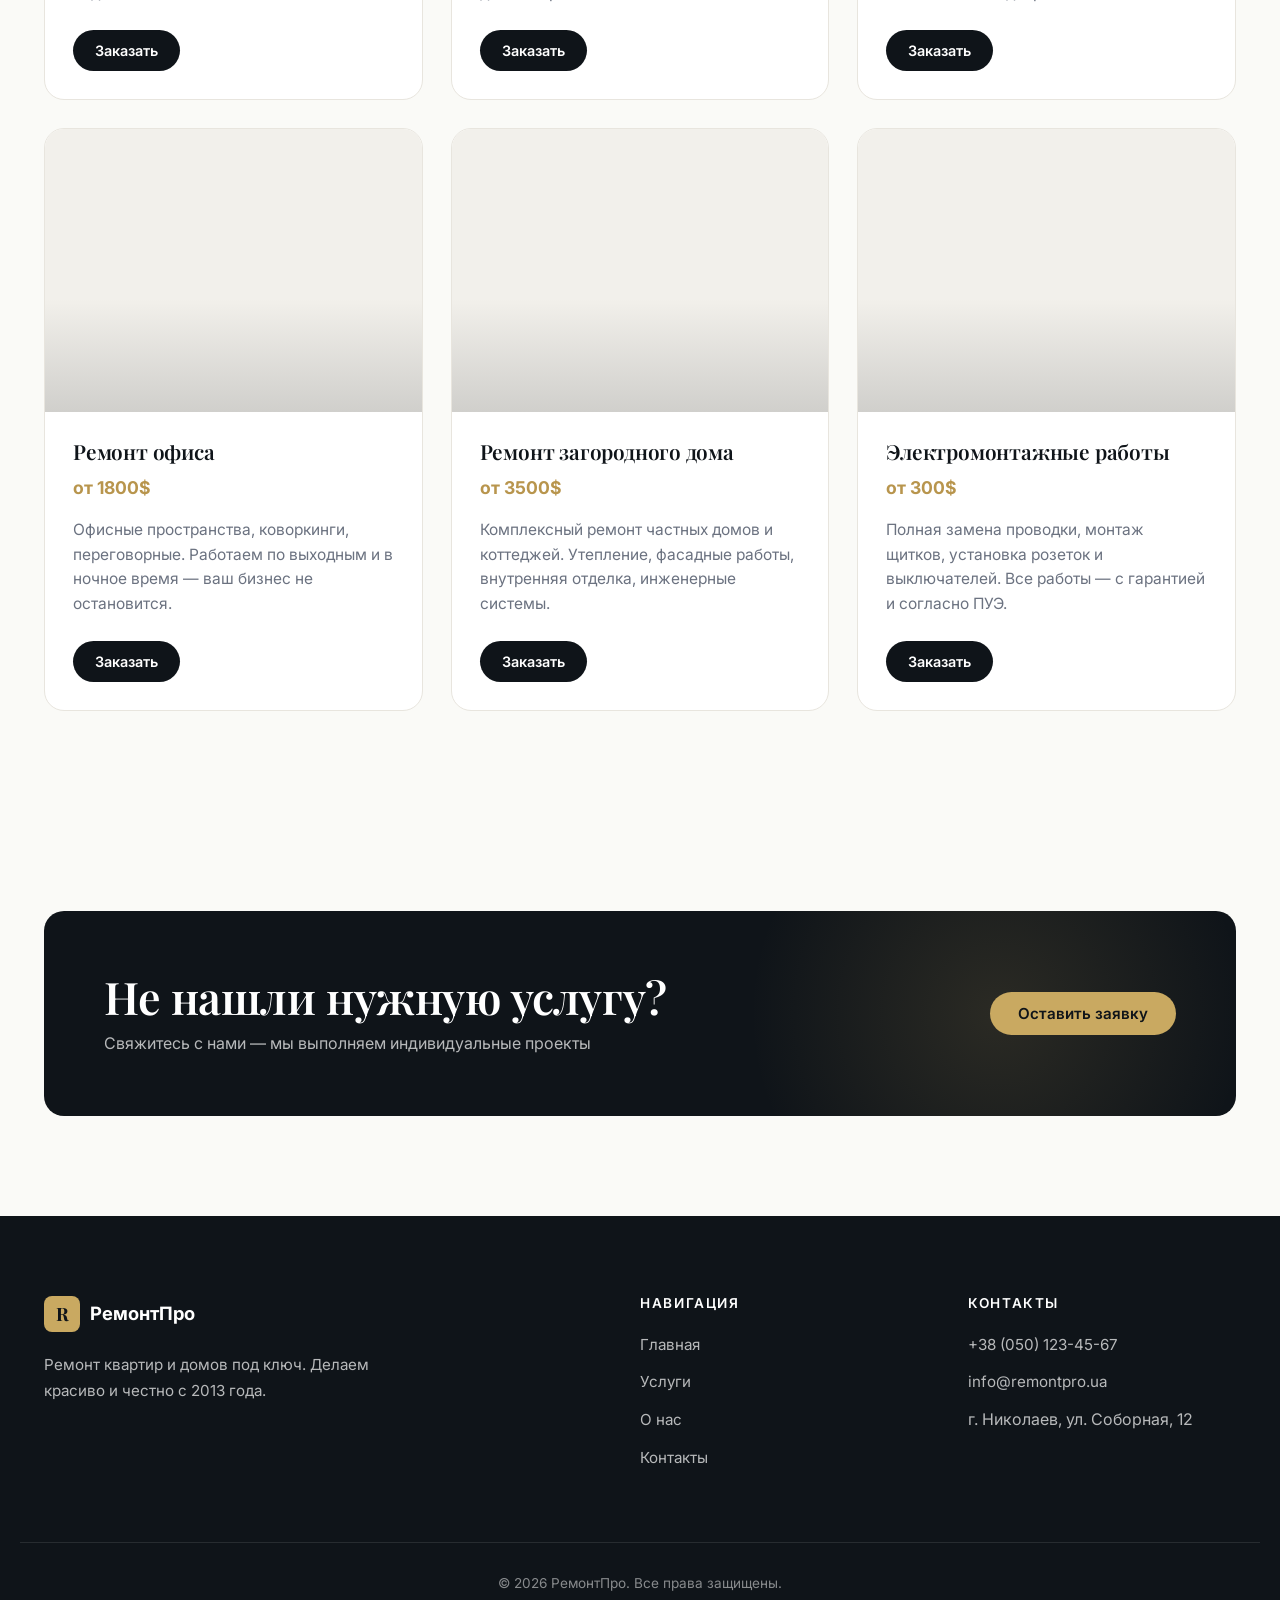
==== commit 13fc48ff: "a" ====
--- a/services.html
+++ b/services.html
@@ -42,7 +42,7 @@
                 <div class="page-hero__inner reveal">
                     <span class="eyebrow">Услуги</span>
                     <h1>Наши услуги</h1>
-                    <p>Полный спектр работ — от косметического ремонта до строительства домов под ключ. Все услуги подгружаются из файла <code>data/services.json</code>.</p>
+                    <p>Полный спектр работ — от косметического ремонта до строительства домов под ключ. 
                 </div>
             </div>
         </section>
